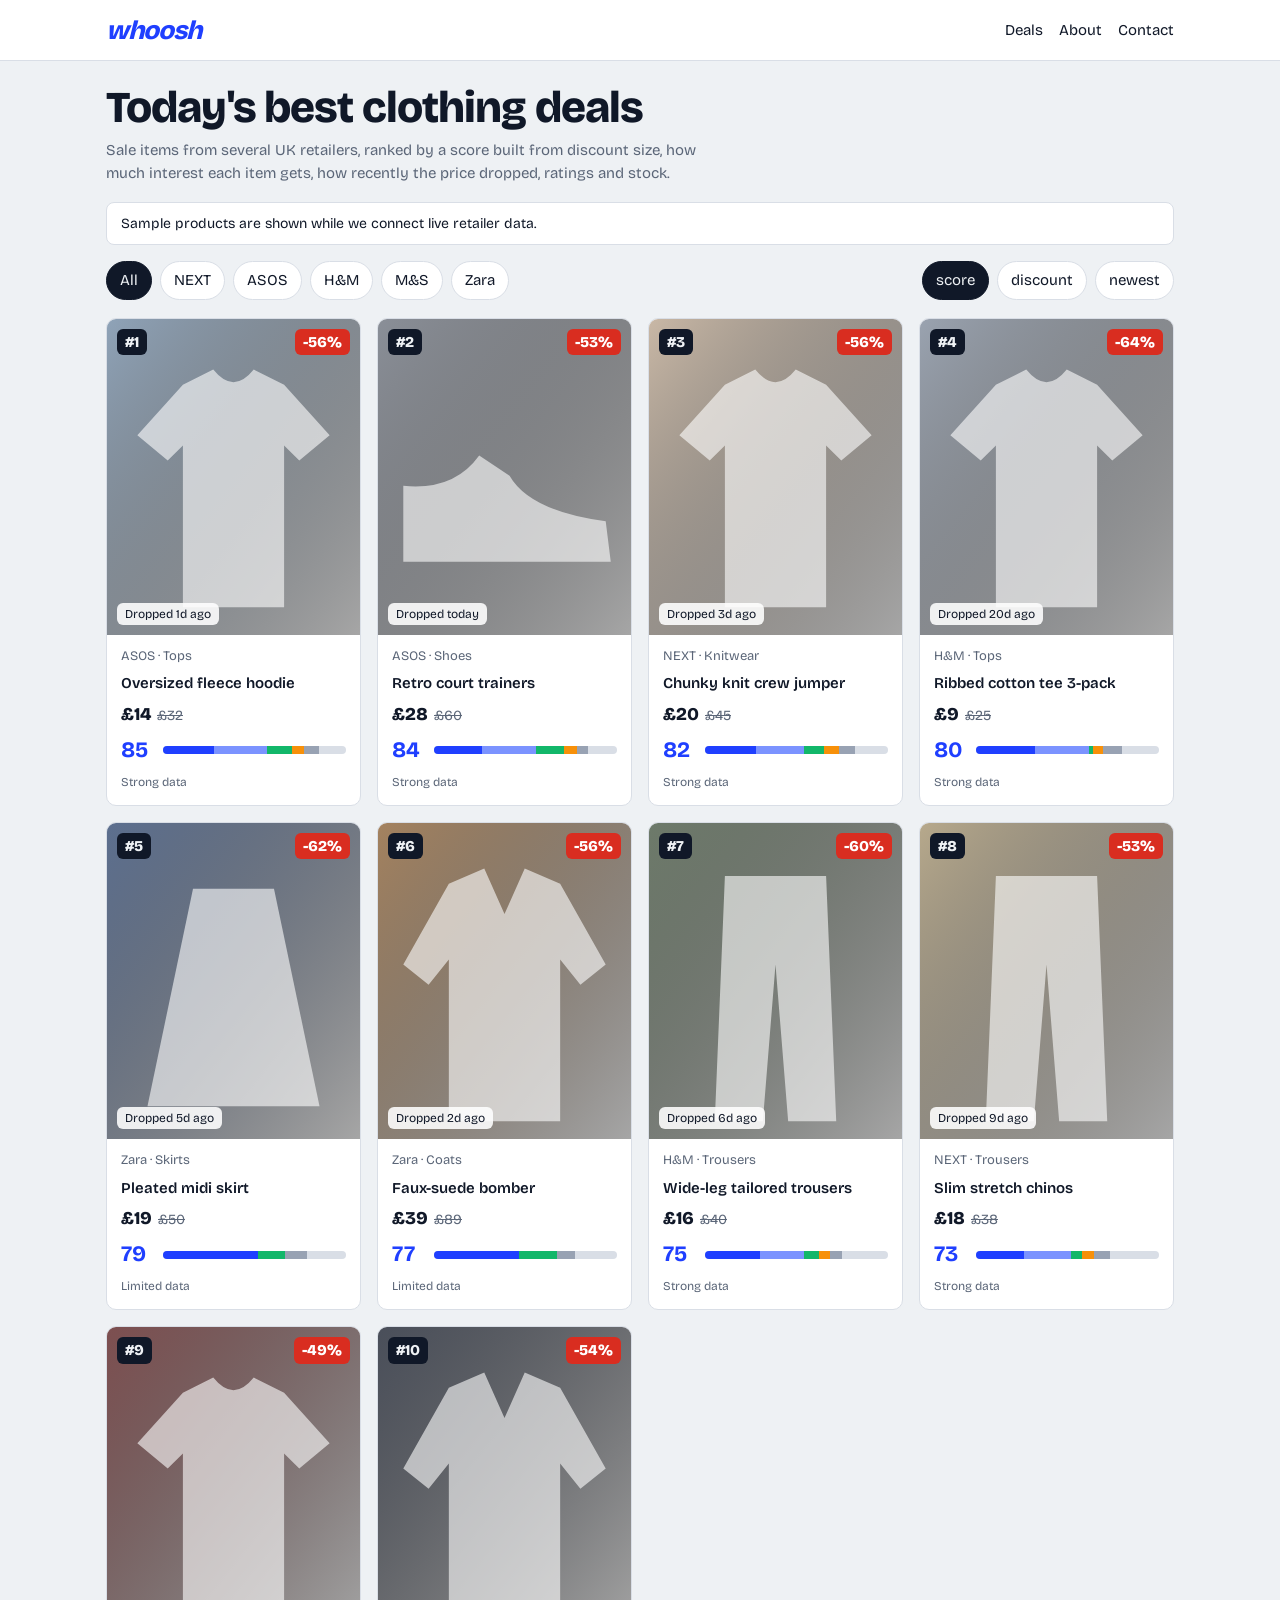
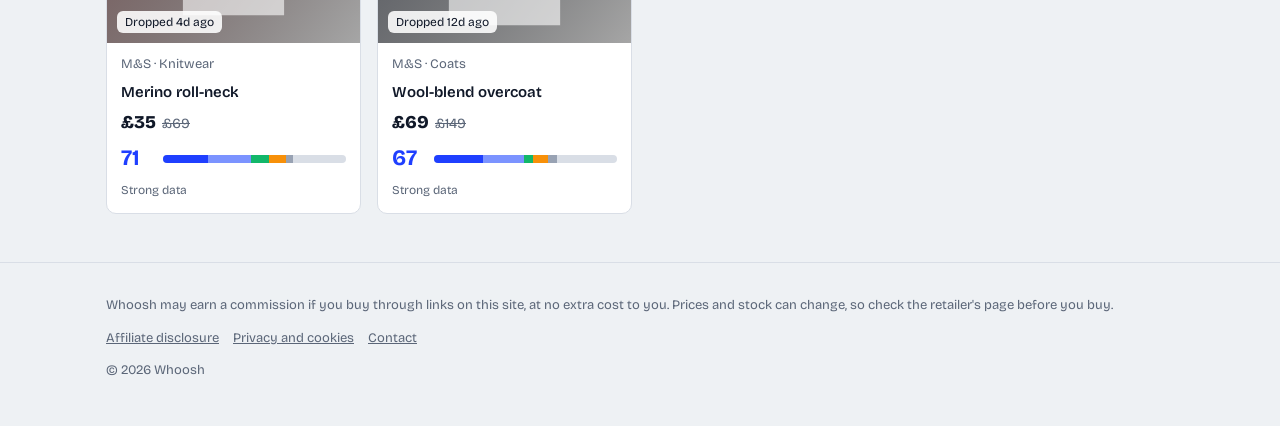
==== index.html @ 58af0808 "Add files via upload BASIC START" ====
<!DOCTYPE html><html lang="en-GB"><head><meta charset="utf-8"><meta name="viewport" content="width=device-width, initial-scale=1, viewport-fit=cover"><title>Whoosh – the best clothing deals, ranked</title><meta name="description" content="Discounted clothing from top UK retailers, ranked by discount, popularity and freshness."><link href="https://fonts.googleapis.com/css2?family=Bricolage+Grotesque:wght@400;600;800&display=swap" rel="stylesheet"><link rel="stylesheet" href="style.css"></head><body>
<header><div class="w"><a class="logo" href="index.html">whoosh</a><nav><a href="index.html">Deals</a><a href="about.html">About</a><a href="contact.html">Contact</a></nav></div></header>
<main><div class="w"><h1>Today's best clothing deals</h1><p class="sub">Sale items from several UK retailers, ranked by a score built from discount size, how much interest each item gets, how recently the price dropped, ratings and stock.</p><div class="note">Sample products are shown while we connect live retailer data.</div><div class="bar" id="bar" role="group" aria-label="Filter and sort"></div><div class="grid" id="grid"></div></div></main><footer><div class="w"><p>Whoosh may earn a commission if you buy through links on this site, at no extra cost to you. Prices and stock can change, so check the retailer's page before you buy.</p><a href="disclosure.html">Affiliate disclosure</a><a href="privacy.html">Privacy and cookies</a><a href="contact.html">Contact</a><p>&copy; <span id="y"></span> Whoosh</p></div></footer><script>document.getElementById("y").textContent=new Date().getFullYear()</script><script src="data.js"></script><script src="app.js"></script></body></html>
---- style.css ----
:root{--bg:#eef1f4;--card:#fff;--ink:#101828;--mute:#5b6678;--line:#d9dee6;--acc:#1f3fff;--sale:#d92d20;box-sizing:border-box;padding-top:env(safe-area-inset-top,0px);padding-bottom:env(safe-area-inset-bottom,0px)}
@media (prefers-color-scheme:dark){:root{--bg:#0d1117;--card:#161b24;--ink:#eef1f6;--mute:#9aa6b8;--line:#272f3d;--acc:#7b93ff;--sale:#ff7a6e}}
*{box-sizing:inherit}
body{margin:0;background:var(--bg);color:var(--ink);font:400 15px/1.5 "Bricolage Grotesque",system-ui,sans-serif}
.w{max-width:1100px;margin:0 auto;padding:0 16px}
header{border-bottom:1px solid var(--line);background:var(--card)}
header .w{display:flex;align-items:center;gap:20px;height:60px}
.logo{font-weight:800;font-size:26px;font-style:italic;letter-spacing:-.04em;color:var(--acc);text-decoration:none}
nav{display:flex;gap:16px;margin-left:auto}nav a{color:var(--ink);text-decoration:none}nav a:hover{text-decoration:underline}
a:focus-visible,button:focus-visible{outline:2px solid var(--acc);outline-offset:2px}
main{padding:24px 0 48px}
h1{font-size:clamp(28px,5vw,44px);line-height:1.05;margin:0 0 8px;font-weight:800;letter-spacing:-.02em}
h2{margin:28px 0 6px;font-size:20px}
.sub,.mute{color:var(--mute)}.sub{max-width:60ch;margin:0 0 18px}
.txt{max-width:68ch}.txt a{color:var(--acc)}
.note{background:var(--card);border:1px solid var(--line);border-radius:8px;padding:10px 14px;margin-bottom:16px;font-size:14px}
.bar{display:flex;flex-wrap:wrap;gap:8px;margin-bottom:18px}
.chip{border:1px solid var(--line);background:var(--card);color:var(--ink);padding:7px 13px;border-radius:99px;font:inherit;cursor:pointer}
.chip[aria-pressed=true]{background:var(--ink);color:var(--bg);border-color:var(--ink)}
.sp{flex:1}
.grid{display:grid;grid-template-columns:repeat(auto-fill,minmax(230px,1fr));gap:16px}
.card{background:var(--card);border:1px solid var(--line);border-radius:10px;overflow:hidden;display:flex}
.card a{color:inherit;text-decoration:none;display:flex;flex-direction:column;flex:1}
.img{aspect-ratio:4/5;position:relative;display:flex;align-items:flex-end;padding:10px}
.img img{position:absolute;inset:0;width:100%;height:100%;object-fit:cover}
.rank,.off{position:absolute;top:10px;font-weight:800;border-radius:6px;padding:2px 8px}
.rank{left:10px;background:var(--ink);color:var(--bg)}.off{right:10px;background:var(--sale);color:#fff}
.tag{position:relative;font-size:12px;background:rgba(255,255,255,.88);color:#101828;padding:2px 8px;border-radius:6px}
.b{padding:12px 14px 14px;display:flex;flex-direction:column;gap:6px;flex:1}
.br{color:var(--mute);font-size:13px}.nm{font-weight:600}
.pr{font-size:18px;font-weight:800}.pr s{font-weight:400;color:var(--mute);font-size:14px;margin-left:6px}
.sc{display:flex;align-items:center;gap:8px;margin-top:auto}.sc b{font-size:22px;color:var(--acc);min-width:34px}
.bars{flex:1;display:flex;height:8px;border-radius:4px;overflow:hidden;background:var(--line)}.bars i{display:block;height:100%}
.conf{font-size:12px;color:var(--mute)}
footer{border-top:1px solid var(--line);padding:20px 0 32px;font-size:13px;color:var(--mute)}
footer a{color:var(--mute);margin-right:14px}
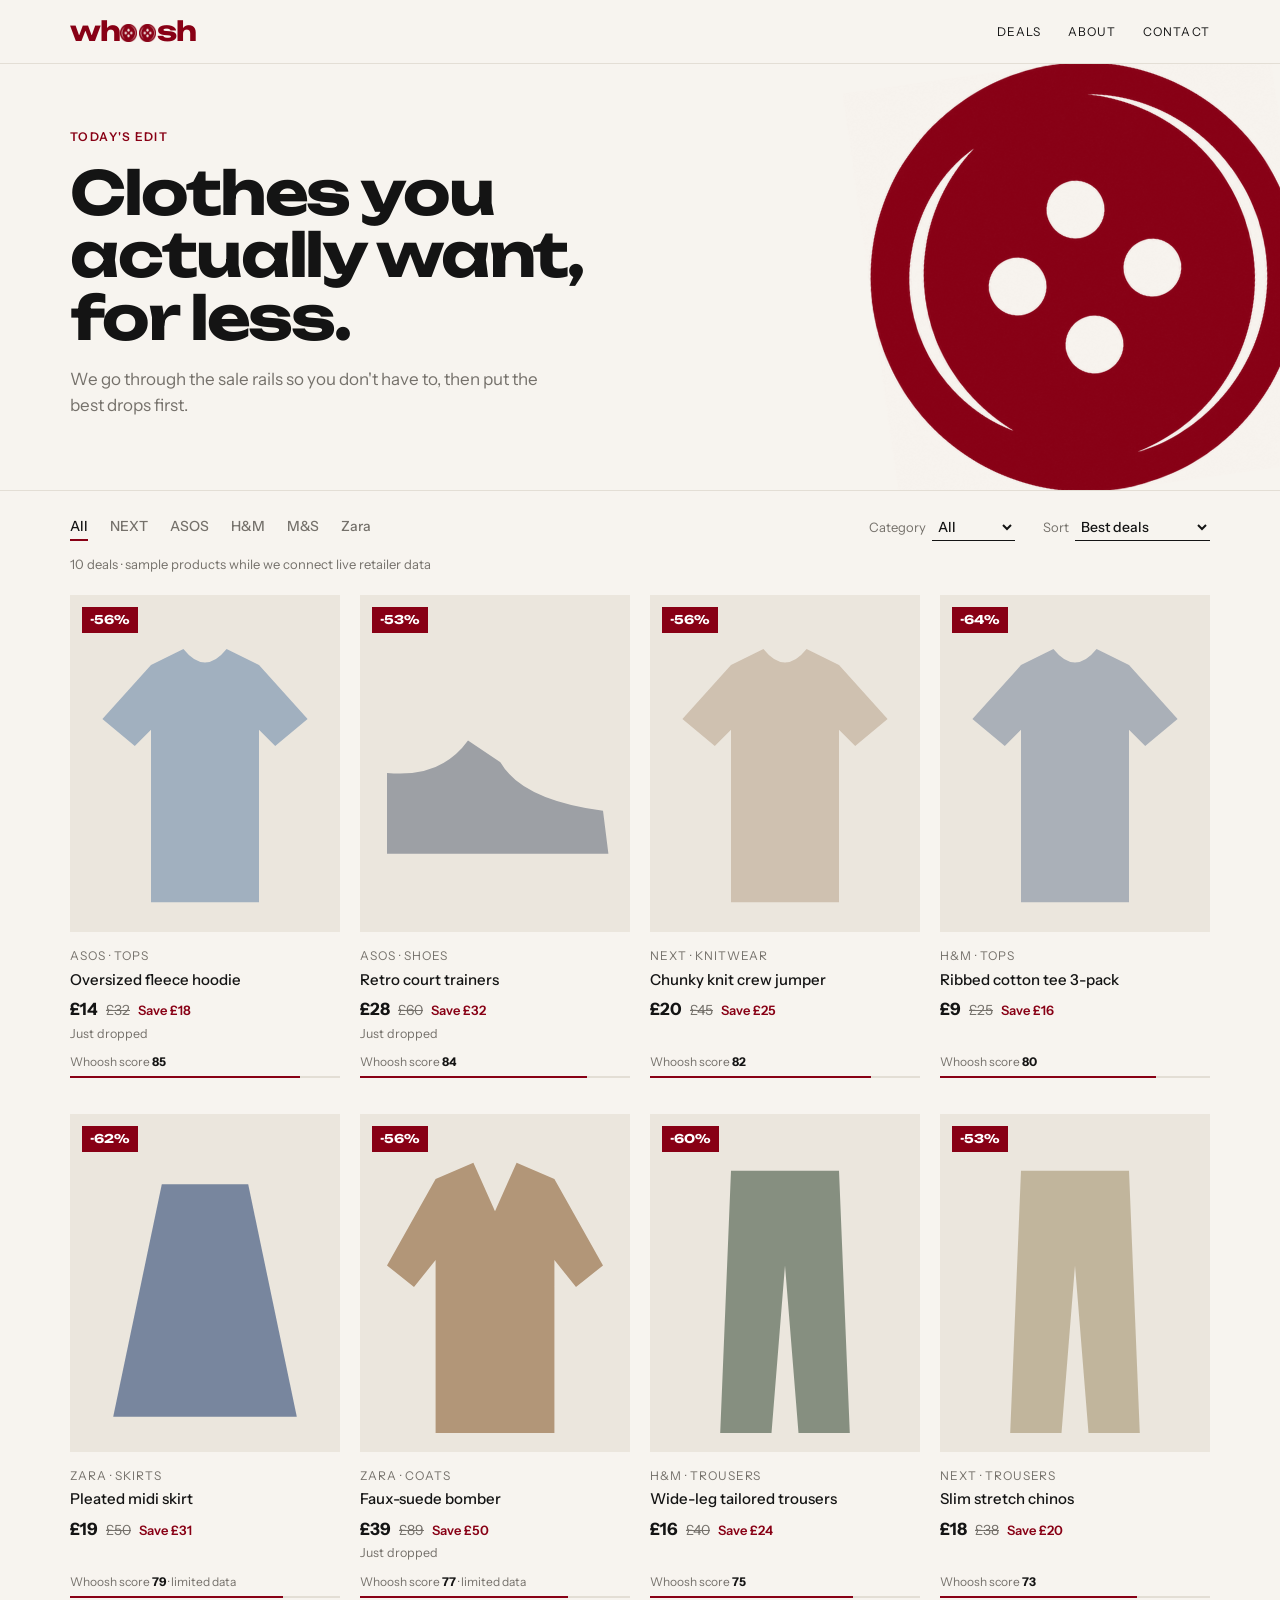
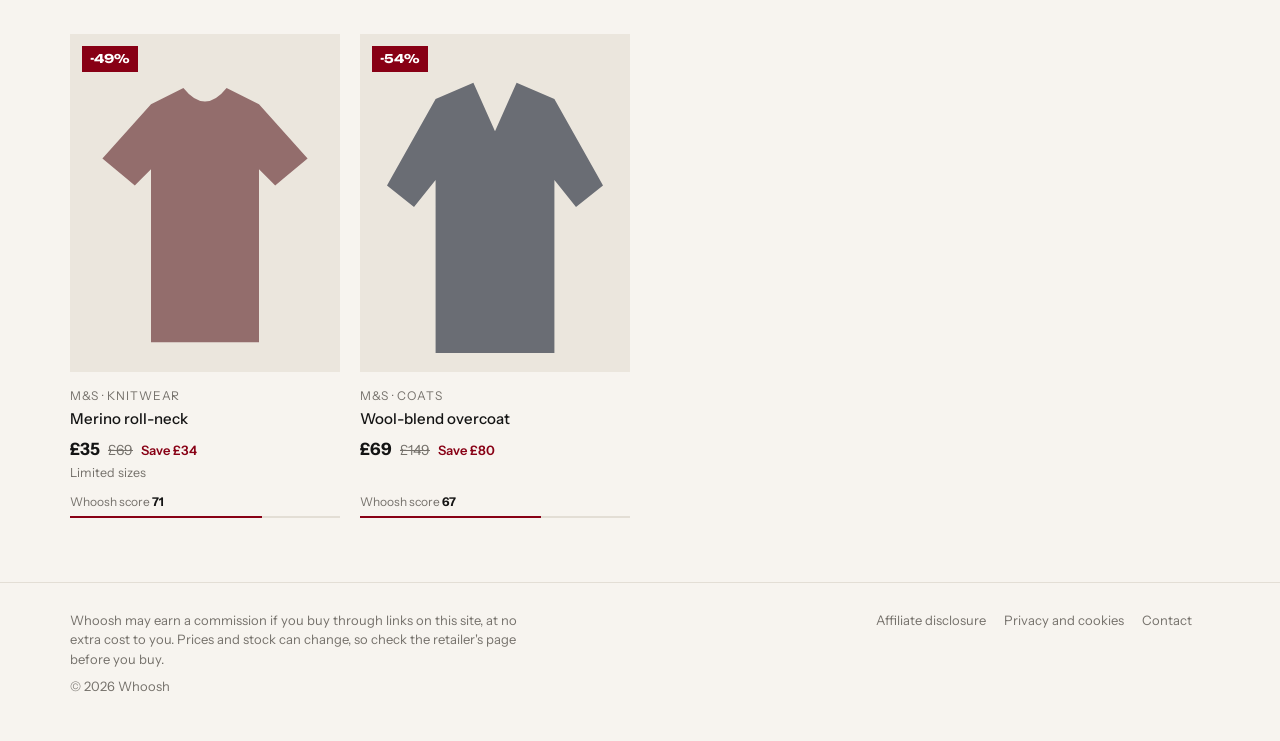
==== commit 9a58e421: "Add files via upload" ====
--- a/index.html
+++ b/index.html
@@ -1,3 +1,4 @@
-<!DOCTYPE html><html lang="en-GB"><head><meta charset="utf-8"><meta name="viewport" content="width=device-width, initial-scale=1, viewport-fit=cover"><title>Whoosh – the best clothing deals, ranked</title><meta name="description" content="Discounted clothing from top UK retailers, ranked by discount, popularity and freshness."><link href="https://fonts.googleapis.com/css2?family=Bricolage+Grotesque:wght@400;600;800&display=swap" rel="stylesheet"><link rel="stylesheet" href="style.css"></head><body>
-<header><div class="w"><a class="logo" href="index.html">whoosh</a><nav><a href="index.html">Deals</a><a href="about.html">About</a><a href="contact.html">Contact</a></nav></div></header>
-<main><div class="w"><h1>Today's best clothing deals</h1><p class="sub">Sale items from several UK retailers, ranked by a score built from discount size, how much interest each item gets, how recently the price dropped, ratings and stock.</p><div class="note">Sample products are shown while we connect live retailer data.</div><div class="bar" id="bar" role="group" aria-label="Filter and sort"></div><div class="grid" id="grid"></div></div></main><footer><div class="w"><p>Whoosh may earn a commission if you buy through links on this site, at no extra cost to you. Prices and stock can change, so check the retailer's page before you buy.</p><a href="disclosure.html">Affiliate disclosure</a><a href="privacy.html">Privacy and cookies</a><a href="contact.html">Contact</a><p>&copy; <span id="y"></span> Whoosh</p></div></footer><script>document.getElementById("y").textContent=new Date().getFullYear()</script><script src="data.js"></script><script src="app.js"></script></body></html>+<!DOCTYPE html><html lang="en-GB"><head><meta charset="utf-8"><meta name="viewport" content="width=device-width, initial-scale=1, viewport-fit=cover"><title>Whoosh | Clothes you actually want, for less</title><meta name="description" content="Discounted clothing from UK retailers, ranked by discount, popularity and freshness."><meta name="theme-color" content="#880015"><link rel="icon" href="favicon.png"><link rel="apple-touch-icon" href="apple-touch-icon.png"><link rel="manifest" href="site.webmanifest"><link href="https://fonts.googleapis.com/css2?family=Instrument+Sans:wght@400;500;600;700&family=Unbounded:wght@500;600;700&display=swap" rel="stylesheet"><link rel="stylesheet" href="style.css"></head><body>
+<header class="top"><div class="w"><a class="logo" href="index.html" aria-label="Whoosh home">wh<img src="logo-button.png" alt="">&#8203;<img src="logo-button.png" alt="">sh</a><nav><a href="index.html">Deals</a><a href="about.html">About</a><a href="contact.html">Contact</a></nav></div></header>
+<section class="hero"><div class="w"><div class="hero-t"><p class="eyebrow">Today's edit</p><h1>Clothes you actually want, for less.</h1><p class="lede">We go through the sale rails so you don't have to, then put the best drops first.</p></div><img class="hero-btn" src="logo-button.png" alt=""></div></section>
+<main><div class="w"><div class="tools"><div class="brands" id="brands" role="group" aria-label="Brand"></div><label>Category<select id="cat"></select></label><label>Sort<select id="sort"><option value="score">Best deals</option><option value="discount">Biggest discount</option><option value="newest">Newest drops</option></select></label></div><p class="count"><span id="count"></span> &middot; sample products while we connect live retailer data</p><div class="grid" id="grid"></div></div></main><footer><div class="w"><div><p>Whoosh may earn a commission if you buy through links on this site, at no extra cost to you. Prices and stock can change, so check the retailer's page before you buy.</p><p>&copy; <span id="y"></span> Whoosh</p></div><div><a href="disclosure.html">Affiliate disclosure</a><a href="privacy.html">Privacy and cookies</a><a href="contact.html">Contact</a></div></div></footer><script>document.getElementById("y").textContent=new Date().getFullYear()</script><script src="data.js"></script><script src="app.js"></script></body></html>
--- a/style.css
+++ b/style.css
@@ -1,36 +1,48 @@
-:root{--bg:#eef1f4;--card:#fff;--ink:#101828;--mute:#5b6678;--line:#d9dee6;--acc:#1f3fff;--sale:#d92d20;box-sizing:border-box;padding-top:env(safe-area-inset-top,0px);padding-bottom:env(safe-area-inset-bottom,0px)}
-@media (prefers-color-scheme:dark){:root{--bg:#0d1117;--card:#161b24;--ink:#eef1f6;--mute:#9aa6b8;--line:#272f3d;--acc:#7b93ff;--sale:#ff7a6e}}
-*{box-sizing:inherit}
-body{margin:0;background:var(--bg);color:var(--ink);font:400 15px/1.5 "Bricolage Grotesque",system-ui,sans-serif}
-.w{max-width:1100px;margin:0 auto;padding:0 16px}
-header{border-bottom:1px solid var(--line);background:var(--card)}
-header .w{display:flex;align-items:center;gap:20px;height:60px}
-.logo{font-weight:800;font-size:26px;font-style:italic;letter-spacing:-.04em;color:var(--acc);text-decoration:none}
-nav{display:flex;gap:16px;margin-left:auto}nav a{color:var(--ink);text-decoration:none}nav a:hover{text-decoration:underline}
-a:focus-visible,button:focus-visible{outline:2px solid var(--acc);outline-offset:2px}
-main{padding:24px 0 48px}
-h1{font-size:clamp(28px,5vw,44px);line-height:1.05;margin:0 0 8px;font-weight:800;letter-spacing:-.02em}
-h2{margin:28px 0 6px;font-size:20px}
-.sub,.mute{color:var(--mute)}.sub{max-width:60ch;margin:0 0 18px}
-.txt{max-width:68ch}.txt a{color:var(--acc)}
-.note{background:var(--card);border:1px solid var(--line);border-radius:8px;padding:10px 14px;margin-bottom:16px;font-size:14px}
-.bar{display:flex;flex-wrap:wrap;gap:8px;margin-bottom:18px}
-.chip{border:1px solid var(--line);background:var(--card);color:var(--ink);padding:7px 13px;border-radius:99px;font:inherit;cursor:pointer}
-.chip[aria-pressed=true]{background:var(--ink);color:var(--bg);border-color:var(--ink)}
-.sp{flex:1}
-.grid{display:grid;grid-template-columns:repeat(auto-fill,minmax(230px,1fr));gap:16px}
-.card{background:var(--card);border:1px solid var(--line);border-radius:10px;overflow:hidden;display:flex}
-.card a{color:inherit;text-decoration:none;display:flex;flex-direction:column;flex:1}
-.img{aspect-ratio:4/5;position:relative;display:flex;align-items:flex-end;padding:10px}
-.img img{position:absolute;inset:0;width:100%;height:100%;object-fit:cover}
-.rank,.off{position:absolute;top:10px;font-weight:800;border-radius:6px;padding:2px 8px}
-.rank{left:10px;background:var(--ink);color:var(--bg)}.off{right:10px;background:var(--sale);color:#fff}
-.tag{position:relative;font-size:12px;background:rgba(255,255,255,.88);color:#101828;padding:2px 8px;border-radius:6px}
-.b{padding:12px 14px 14px;display:flex;flex-direction:column;gap:6px;flex:1}
-.br{color:var(--mute);font-size:13px}.nm{font-weight:600}
-.pr{font-size:18px;font-weight:800}.pr s{font-weight:400;color:var(--mute);font-size:14px;margin-left:6px}
-.sc{display:flex;align-items:center;gap:8px;margin-top:auto}.sc b{font-size:22px;color:var(--acc);min-width:34px}
-.bars{flex:1;display:flex;height:8px;border-radius:4px;overflow:hidden;background:var(--line)}.bars i{display:block;height:100%}
-.conf{font-size:12px;color:var(--mute)}
-footer{border-top:1px solid var(--line);padding:20px 0 32px;font-size:13px;color:var(--mute)}
-footer a{color:var(--mute);margin-right:14px}
+:root{--bg:#f7f4ef;--ink:#141414;--grey:#75716b;--line:#e3ded5;--tile:#ebe6dd;--wine:#880015;--head:"Unbounded","Arial Black",sans-serif;--body:"Instrument Sans",system-ui,sans-serif;color-scheme:light}
+*{box-sizing:border-box}
+body{margin:0;background:var(--bg);color:var(--ink);font:400 15px/1.5 var(--body);-webkit-font-smoothing:antialiased}
+.w{max-width:1180px;margin:0 auto;padding:0 20px}
+a{color:inherit}a:focus-visible,button:focus-visible,select:focus-visible{outline:2px solid var(--wine);outline-offset:3px}
+.top{padding:calc(env(safe-area-inset-top,0px) + 18px) 0 18px;border-bottom:1px solid var(--line)}
+.top .w{display:flex;align-items:center;justify-content:space-between}
+.logo{font:700 27px/1 var(--head);letter-spacing:-.05em;color:var(--wine);text-decoration:none;white-space:nowrap}
+.logo img{display:inline-block;height:.64em;width:.64em;vertical-align:-.02em;margin:0 .03em}
+nav a{font-size:12px;letter-spacing:.1em;text-transform:uppercase;text-decoration:none;margin-left:26px}
+nav a:hover{color:var(--wine)}
+.hero{position:relative;overflow:hidden;border-bottom:1px solid var(--line)}
+.hero .w{padding-top:64px;padding-bottom:72px;position:relative}
+.hero-t{position:relative;z-index:1;max-width:620px}
+.eyebrow{font-size:12px;letter-spacing:.12em;text-transform:uppercase;color:var(--wine);margin:0 0 16px;font-weight:600}
+h1{font:700 clamp(30px,5.4vw,60px)/1.04 var(--head);letter-spacing:-.035em;margin:0 0 18px}
+.lede{font-size:17px;color:var(--grey);max-width:44ch;margin:0}
+.hero-btn{position:absolute;right:-70px;top:50%;width:clamp(240px,36vw,430px);transform:translateY(-50%) rotate(-8deg)}
+main{padding-bottom:64px}
+.tools{display:flex;flex-wrap:wrap;gap:14px 28px;align-items:center;padding:22px 0 8px}
+.brands{display:flex;flex-wrap:wrap;gap:6px 22px;flex:1}
+.brands button{background:none;border:0;border-bottom:2px solid transparent;padding:4px 0;font:500 14px var(--body);color:var(--grey);cursor:pointer}
+.brands button[aria-pressed=true]{color:var(--ink);border-color:var(--wine)}
+.brands button:hover{color:var(--ink)}
+.tools label{font-size:13px;color:var(--grey)}
+.tools select{font:500 14px var(--body);color:var(--ink);background:none;border:0;border-bottom:1px solid var(--ink);padding:3px 2px;margin-left:6px;border-radius:0}
+.count{font-size:13px;color:var(--grey);margin:6px 0 20px}
+.grid{display:grid;grid-template-columns:repeat(auto-fill,minmax(220px,1fr));gap:36px 20px}
+.card a{text-decoration:none;display:block}
+.img{position:relative;aspect-ratio:4/5;background:var(--tile);overflow:hidden}
+.img img{width:100%;height:100%;object-fit:cover;display:block;transition:transform .5s}
+.card a:hover .img img{transform:scale(1.03)}
+.card a:hover .nm{text-decoration:underline}
+.off{position:absolute;top:12px;left:12px;background:var(--wine);color:#fff;font:700 12px/1 var(--head);padding:7px 8px}
+.meta{padding-top:12px}
+.br{font-size:12px;letter-spacing:.08em;text-transform:uppercase;color:var(--grey)}
+.nm{display:block;font-weight:500;margin:2px 0 6px}
+.pr{font-weight:700;font-size:17px}.pr s{font-weight:400;color:var(--grey);font-size:14px;margin:0 8px 0 8px}.pr em{font-style:normal;font-size:13px;color:var(--wine);font-weight:600}
+.tg{font-size:12.5px;color:var(--grey);margin-top:2px;min-height:1.5em}
+.sc{margin-top:10px;font-size:12px;color:var(--grey)}.sc b{color:var(--ink)}
+.sc i{display:block;height:2px;background:var(--line);margin-top:5px}.sc i u{display:block;height:100%;background:var(--wine)}
+.mute{color:var(--grey)}
+.txt{max-width:62ch;padding-top:48px}.txt h1{font-size:clamp(28px,4.4vw,44px)}.txt h2{font:600 17px var(--head);letter-spacing:-.02em;margin:34px 0 6px}.txt a{color:var(--wine)}
+footer{border-top:1px solid var(--line);padding:28px 0 calc(env(safe-area-inset-bottom,0px) + 36px);font-size:13px;color:var(--grey)}
+footer .w{display:flex;flex-wrap:wrap;gap:16px 40px;justify-content:space-between}
+footer p{margin:0 0 8px;max-width:52ch}footer a{margin-right:18px;text-decoration:none}footer a:hover{color:var(--wine)}
+@media (max-width:640px){.hero .w{padding-top:40px;padding-bottom:40px}.hero-btn{position:static;transform:rotate(-8deg);width:120px;margin-top:28px}.grid{grid-template-columns:repeat(2,1fr);gap:28px 12px}nav a{margin-left:16px}.logo{font-size:23px}}
+@media (prefers-reduced-motion:reduce){.img img{transition:none}}
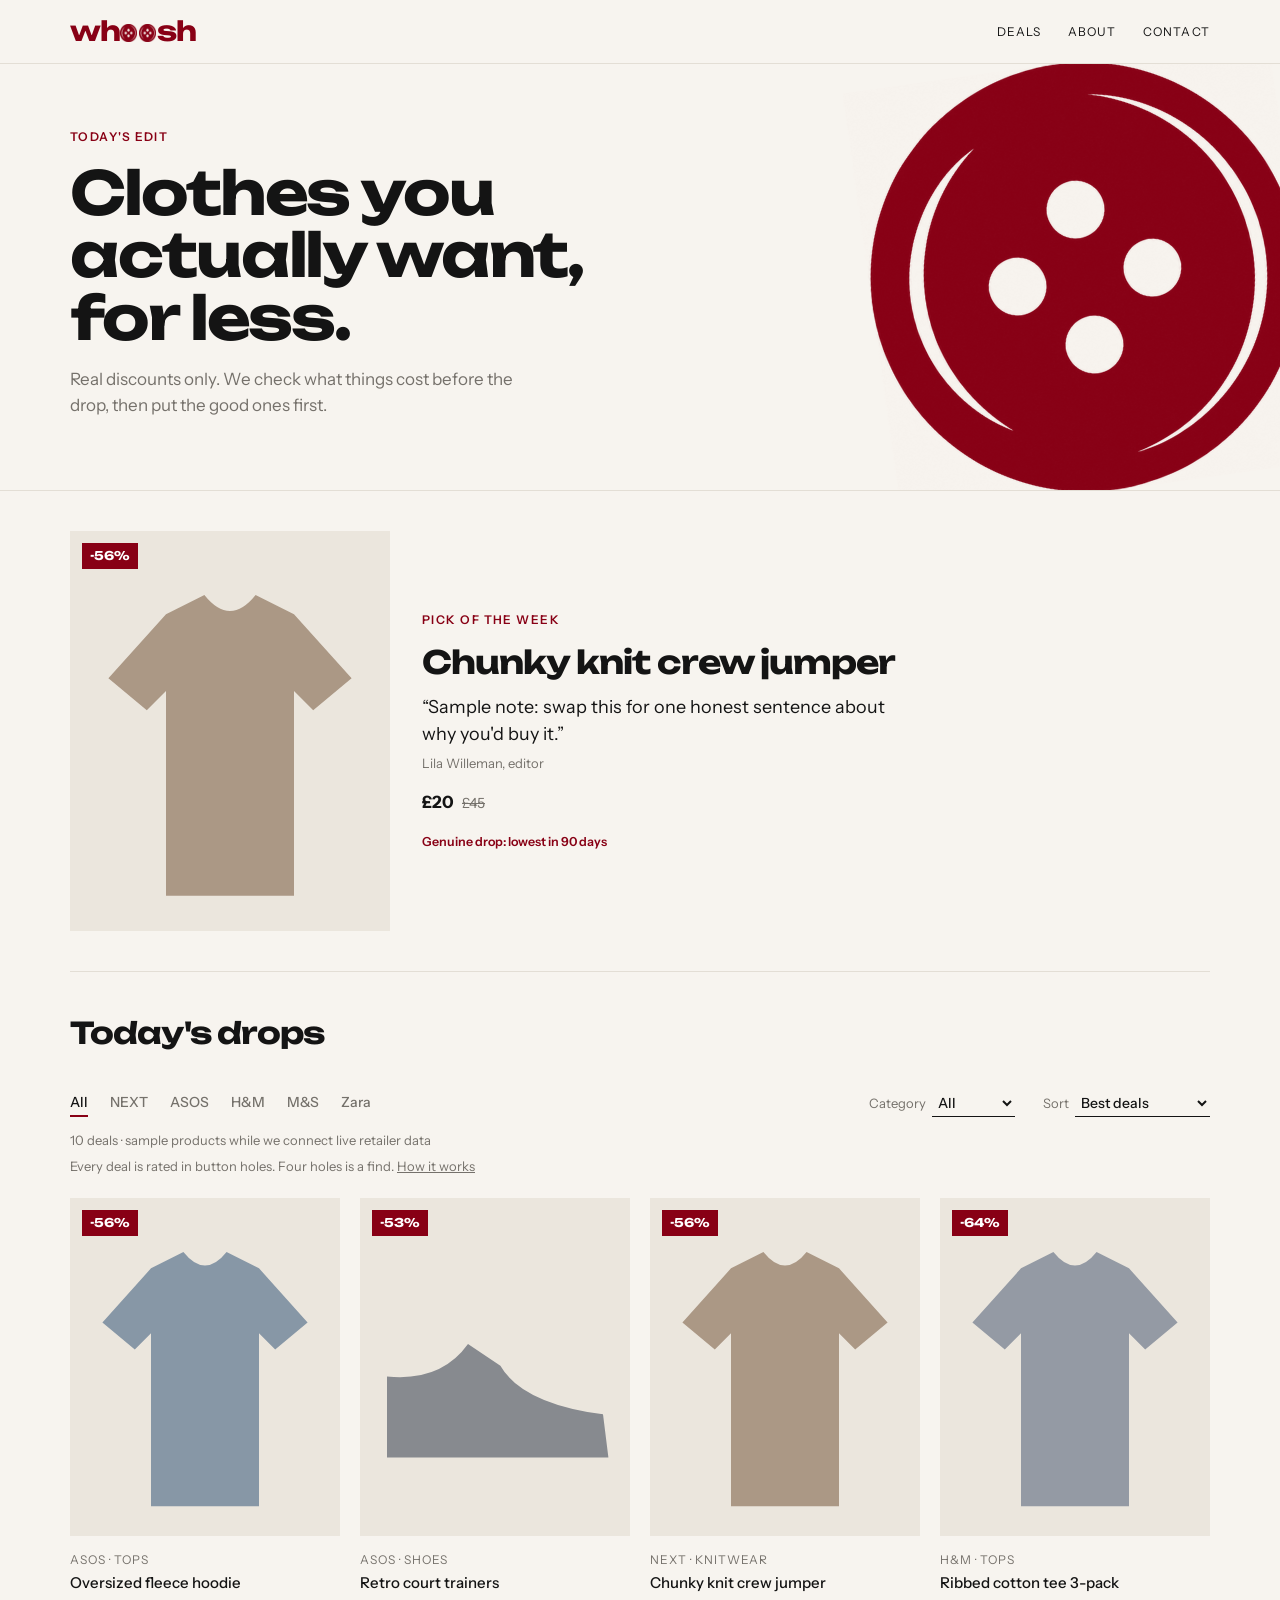
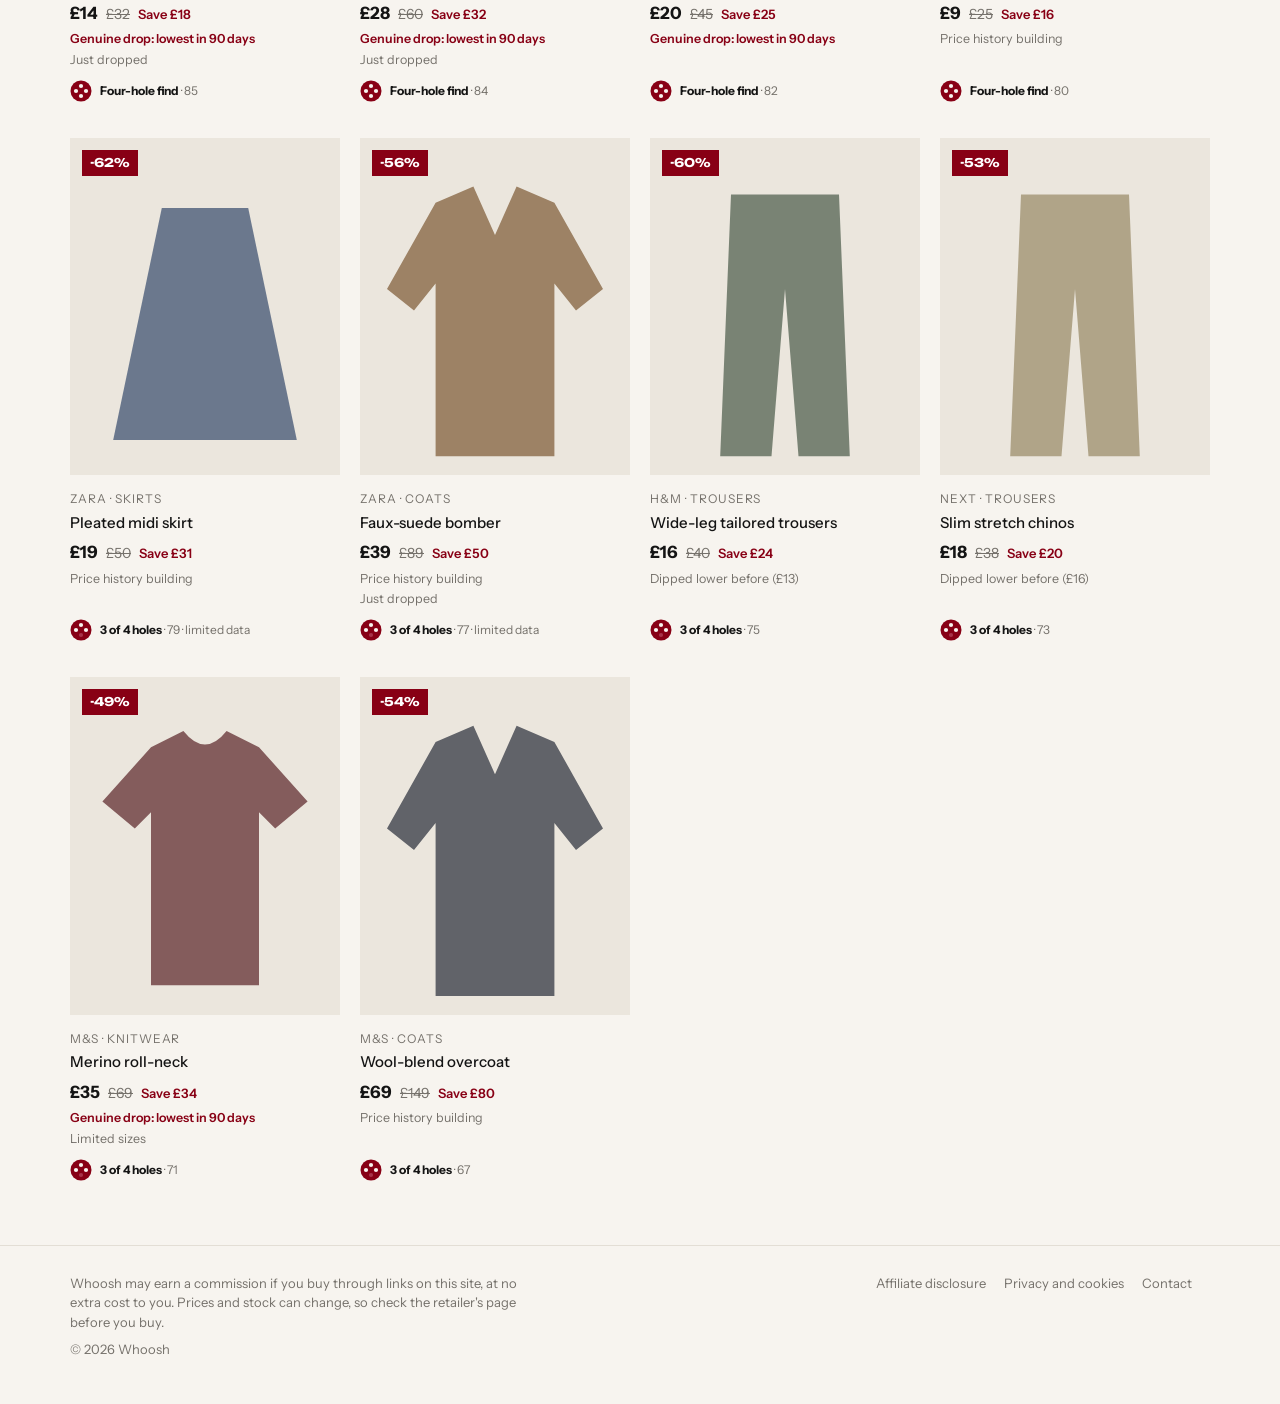
==== commit 68acf40d: "Add files via upload" ====
--- a/index.html
+++ b/index.html
@@ -1,4 +1,4 @@
-<!DOCTYPE html><html lang="en-GB"><head><meta charset="utf-8"><meta name="viewport" content="width=device-width, initial-scale=1, viewport-fit=cover"><title>Whoosh | Clothes you actually want, for less</title><meta name="description" content="Discounted clothing from UK retailers, ranked by discount, popularity and freshness."><meta name="theme-color" content="#880015"><link rel="icon" href="favicon.png"><link rel="apple-touch-icon" href="apple-touch-icon.png"><link rel="manifest" href="site.webmanifest"><link href="https://fonts.googleapis.com/css2?family=Instrument+Sans:wght@400;500;600;700&family=Unbounded:wght@500;600;700&display=swap" rel="stylesheet"><link rel="stylesheet" href="style.css"></head><body>
+<!DOCTYPE html><html lang="en-GB"><head><meta charset="utf-8"><meta name="viewport" content="width=device-width, initial-scale=1, viewport-fit=cover"><title>Whoosh | Clothes you actually want, for less</title><meta name="description" content="Real discounts on UK clothing, checked against the price before the drop and ranked best first."><meta name="theme-color" content="#880015"><link rel="icon" href="favicon.png"><link rel="apple-touch-icon" href="apple-touch-icon.png"><link rel="manifest" href="site.webmanifest"><link href="https://fonts.googleapis.com/css2?family=Instrument+Sans:wght@400;500;600;700&family=Unbounded:wght@500;600;700&display=swap" rel="stylesheet"><link rel="stylesheet" href="style.css"></head><body>
 <header class="top"><div class="w"><a class="logo" href="index.html" aria-label="Whoosh home">wh<img src="logo-button.png" alt="">&#8203;<img src="logo-button.png" alt="">sh</a><nav><a href="index.html">Deals</a><a href="about.html">About</a><a href="contact.html">Contact</a></nav></div></header>
-<section class="hero"><div class="w"><div class="hero-t"><p class="eyebrow">Today's edit</p><h1>Clothes you actually want, for less.</h1><p class="lede">We go through the sale rails so you don't have to, then put the best drops first.</p></div><img class="hero-btn" src="logo-button.png" alt=""></div></section>
-<main><div class="w"><div class="tools"><div class="brands" id="brands" role="group" aria-label="Brand"></div><label>Category<select id="cat"></select></label><label>Sort<select id="sort"><option value="score">Best deals</option><option value="discount">Biggest discount</option><option value="newest">Newest drops</option></select></label></div><p class="count"><span id="count"></span> &middot; sample products while we connect live retailer data</p><div class="grid" id="grid"></div></div></main><footer><div class="w"><div><p>Whoosh may earn a commission if you buy through links on this site, at no extra cost to you. Prices and stock can change, so check the retailer's page before you buy.</p><p>&copy; <span id="y"></span> Whoosh</p></div><div><a href="disclosure.html">Affiliate disclosure</a><a href="privacy.html">Privacy and cookies</a><a href="contact.html">Contact</a></div></div></footer><script>document.getElementById("y").textContent=new Date().getFullYear()</script><script src="data.js"></script><script src="app.js"></script></body></html>+<section class="hero"><div class="w"><div class="hero-t"><p class="eyebrow">Today's edit</p><h1>Clothes you actually want, for less.</h1><p class="lede">Real discounts only. We check what things cost before the drop, then put the good ones first.</p></div><img class="hero-btn" src="logo-button.png" alt=""></div></section>
+<main><div class="w"><div id="pick"></div><h2 class="sh">Today's drops</h2><div class="tools"><div class="brands" id="brands" role="group" aria-label="Brand"></div><label>Category<select id="cat"></select></label><label>Sort<select id="sort"><option value="score">Best deals</option><option value="discount">Biggest discount</option><option value="newest">Newest drops</option></select></label></div><p class="count"><span id="count"></span> &middot; sample products while we connect live retailer data</p><p class="key">Every deal is rated in button holes. Four holes is a find. <a href="about.html#scale">How it works</a></p><div class="grid" id="grid"></div><section id="looks"></section></div></main><footer><div class="w"><div><p>Whoosh may earn a commission if you buy through links on this site, at no extra cost to you. Prices and stock can change, so check the retailer's page before you buy.</p><p>&copy; <span id="y"></span> Whoosh</p></div><div><a href="disclosure.html">Affiliate disclosure</a><a href="privacy.html">Privacy and cookies</a><a href="contact.html">Contact</a></div></div></footer><script>document.getElementById("y").textContent=new Date().getFullYear()</script><script src="data.js"></script><script src="app.js"></script></body></html>
--- a/style.css
+++ b/style.css
@@ -46,3 +46,17 @@
 footer p{margin:0 0 8px;max-width:52ch}footer a{margin-right:18px;text-decoration:none}footer a:hover{color:var(--wine)}
 @media (max-width:640px){.hero .w{padding-top:40px;padding-bottom:40px}.hero-btn{position:static;transform:rotate(-8deg);width:120px;margin-top:28px}.grid{grid-template-columns:repeat(2,1fr);gap:28px 12px}nav a{margin-left:16px}.logo{font-size:23px}}
 @media (prefers-reduced-motion:reduce){.img img{transition:none}}
+.logo img{transition:transform .6s}.logo:hover img{transform:rotate(180deg)}
+.sh{font:700 clamp(22px,3vw,30px)/1.1 var(--head);letter-spacing:-.03em;margin:44px 0 18px}
+.pick-a{display:grid;grid-template-columns:minmax(0,320px) 1fr;gap:32px;align-items:center;text-decoration:none;margin-top:40px;padding-bottom:40px;border-bottom:1px solid var(--line)}
+.pick-t h2{font:700 clamp(22px,3vw,32px)/1.1 var(--head);letter-spacing:-.03em;margin:0 0 14px}
+.pnote{font-size:18px;max-width:40ch;margin:0 0 6px}.by{font-size:13px;color:var(--grey);margin:0 0 14px}
+.pc{display:block;font-size:12.5px;color:var(--grey);margin-top:4px}.pc.ok{color:var(--wine);font-weight:600}
+.nt{font-size:13px;font-style:italic;margin:6px 0 0}
+.sc{display:flex;align-items:center;gap:8px;margin-top:10px;font-size:12px;color:var(--grey)}.sc b{color:var(--ink)}.holes{flex:none}
+.key{font-size:13px;color:var(--grey);margin:-14px 0 22px}
+.lgrid{display:grid;grid-template-columns:repeat(auto-fill,minmax(200px,1fr));gap:20px 14px}
+.lgrid figure{margin:0}.lgrid img{width:100%;aspect-ratio:3/4;object-fit:cover;display:block;background:var(--tile)}
+.lgrid figcaption{font-size:13px;margin-top:8px}.lgrid a{color:var(--wine)}
+@media (max-width:640px){.pick-a{grid-template-columns:1fr;gap:16px}}
+@media (prefers-reduced-motion:reduce){.logo img{transition:none}}
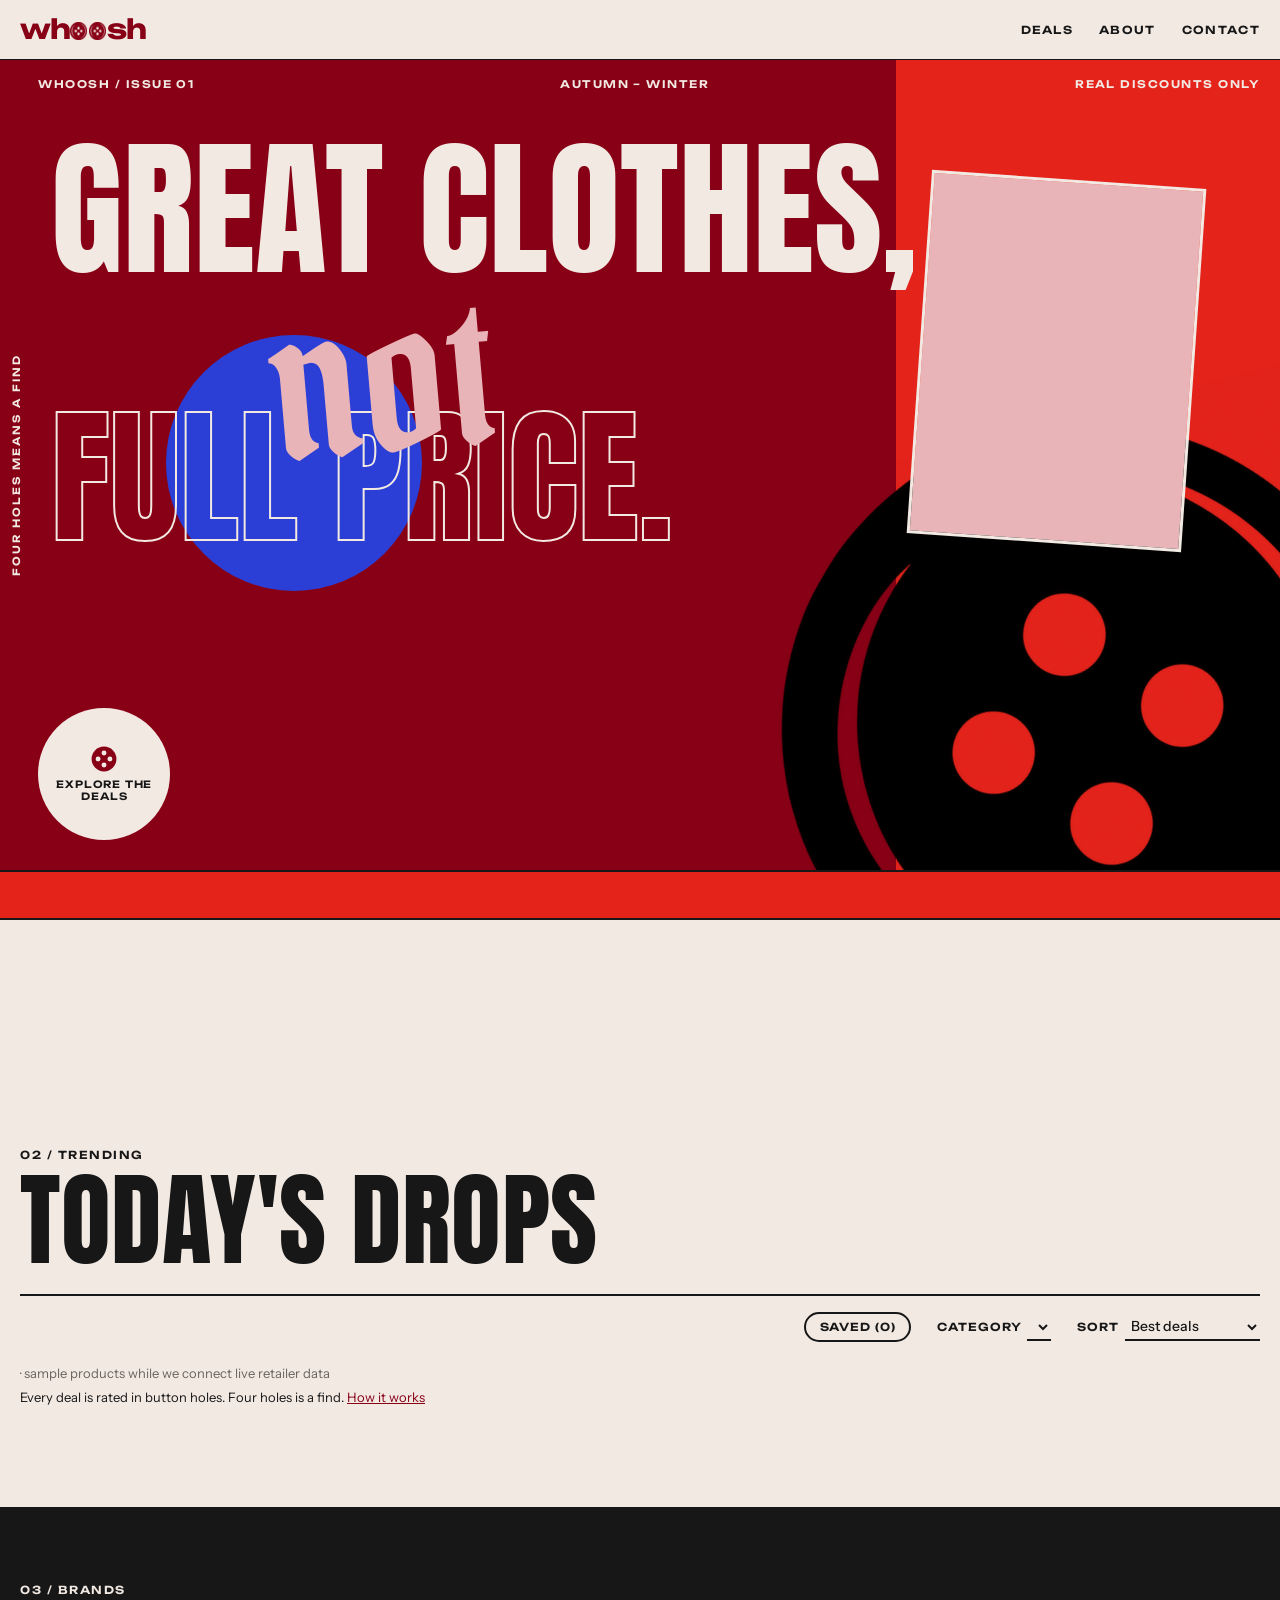
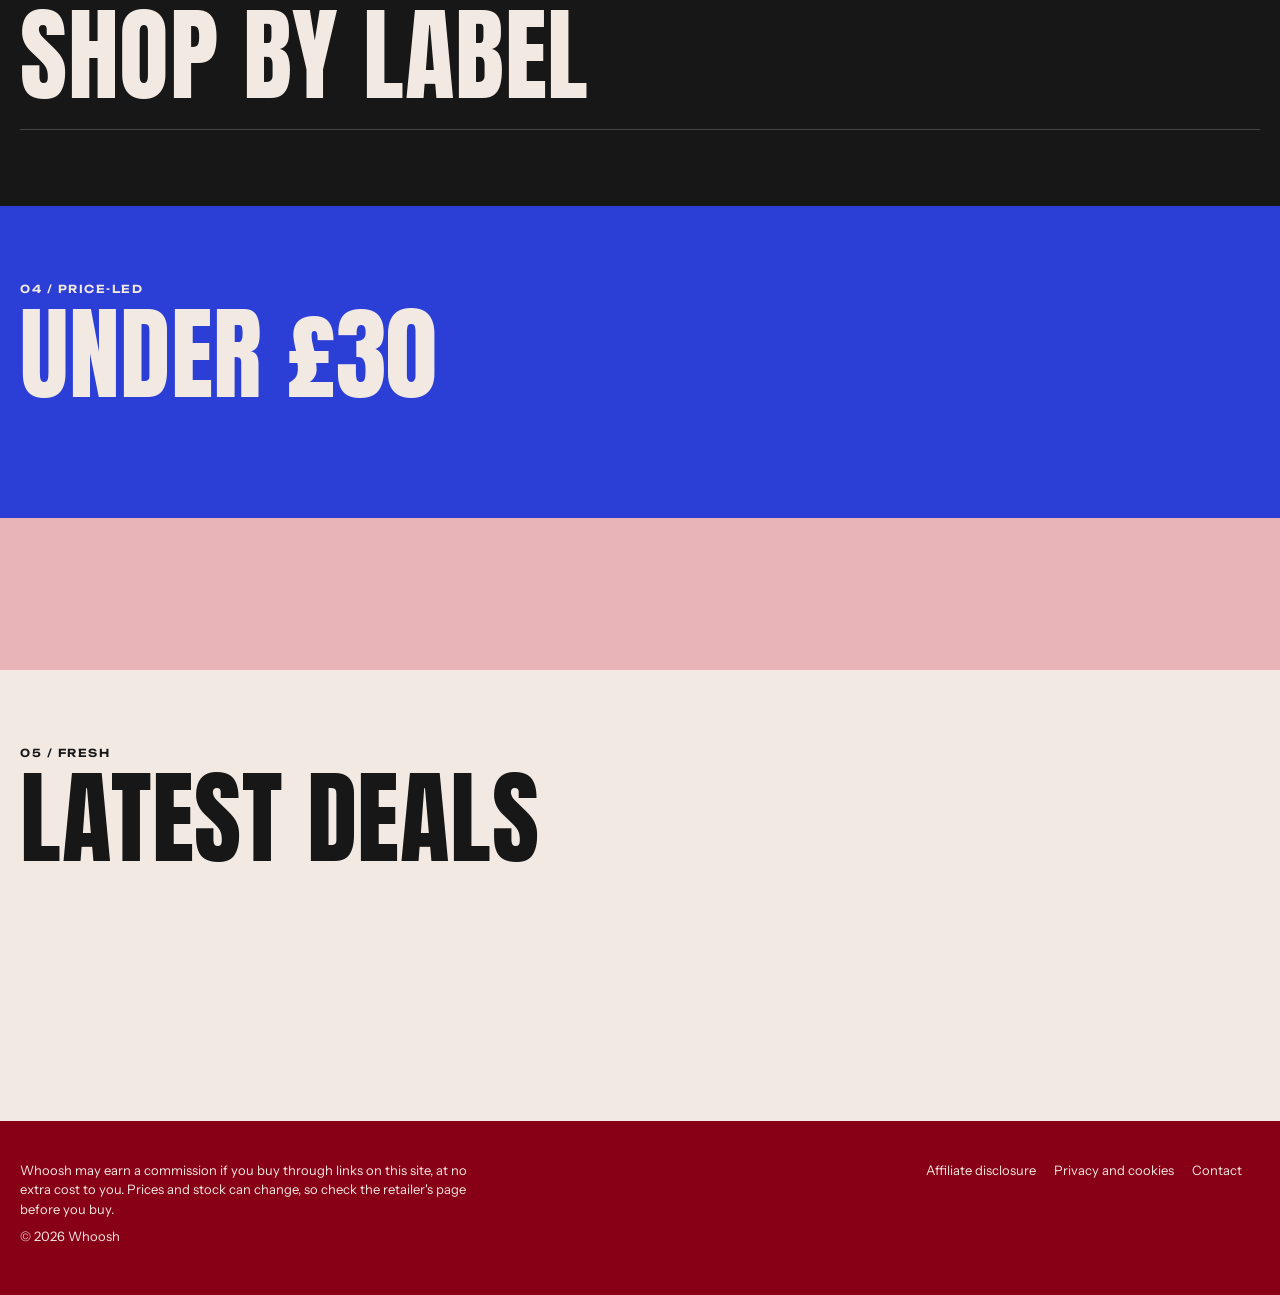
==== commit bcefac50: "Add files via upload" ====
--- a/index.html
+++ b/index.html
@@ -1,4 +1,13 @@
-<!DOCTYPE html><html lang="en-GB"><head><meta charset="utf-8"><meta name="viewport" content="width=device-width, initial-scale=1, viewport-fit=cover"><title>Whoosh | Clothes you actually want, for less</title><meta name="description" content="Real discounts on UK clothing, checked against the price before the drop and ranked best first."><meta name="theme-color" content="#880015"><link rel="icon" href="favicon.png"><link rel="apple-touch-icon" href="apple-touch-icon.png"><link rel="manifest" href="site.webmanifest"><link href="https://fonts.googleapis.com/css2?family=Instrument+Sans:wght@400;500;600;700&family=Unbounded:wght@500;600;700&display=swap" rel="stylesheet"><link rel="stylesheet" href="style.css"></head><body>
+<!DOCTYPE html><html lang="en-GB"><head><meta charset="utf-8"><meta name="viewport" content="width=device-width, initial-scale=1, viewport-fit=cover"><title>Whoosh | Great clothes, not full price</title><meta name="description" content="Real discounts on UK clothing, checked against the price before the drop and ranked best first."><meta name="theme-color" content="#880015"><link rel="icon" href="favicon.png"><link rel="apple-touch-icon" href="apple-touch-icon.png"><link rel="manifest" href="site.webmanifest"><link href="https://fonts.googleapis.com/css2?family=Anton&family=Instrument+Sans:wght@400;500;600;700&family=Pirata+One&family=Unbounded:wght@600;700&display=swap" rel="stylesheet"><link rel="stylesheet" href="style.css"></head><body>
 <header class="top"><div class="w"><a class="logo" href="index.html" aria-label="Whoosh home">wh<img src="logo-button.png" alt="">&#8203;<img src="logo-button.png" alt="">sh</a><nav><a href="index.html">Deals</a><a href="about.html">About</a><a href="contact.html">Contact</a></nav></div></header>
-<section class="hero"><div class="w"><div class="hero-t"><p class="eyebrow">Today's edit</p><h1>Clothes you actually want, for less.</h1><p class="lede">Real discounts only. We check what things cost before the drop, then put the good ones first.</p></div><img class="hero-btn" src="logo-button.png" alt=""></div></section>
-<main><div class="w"><div id="pick"></div><h2 class="sh">Today's drops</h2><div class="tools"><div class="brands" id="brands" role="group" aria-label="Brand"></div><label>Category<select id="cat"></select></label><label>Sort<select id="sort"><option value="score">Best deals</option><option value="discount">Biggest discount</option><option value="newest">Newest drops</option></select></label></div><p class="count"><span id="count"></span> &middot; sample products while we connect live retailer data</p><p class="key">Every deal is rated in button holes. Four holes is a find. <a href="about.html#scale">How it works</a></p><div class="grid" id="grid"></div><section id="looks"></section></div></main><footer><div class="w"><div><p>Whoosh may earn a commission if you buy through links on this site, at no extra cost to you. Prices and stock can change, so check the retailer's page before you buy.</p><p>&copy; <span id="y"></span> Whoosh</p></div><div><a href="disclosure.html">Affiliate disclosure</a><a href="privacy.html">Privacy and cookies</a><a href="contact.html">Contact</a></div></div></footer><script>document.getElementById("y").textContent=new Date().getFullYear()</script><script src="data.js"></script><script src="app.js"></script></body></html>+<section class="hero2" aria-label="Whoosh"><div class="blk"></div><div class="dot"></div><img class="bigbtn" src="logo-button.png" alt=""><div class="topl"><span>Whoosh / Issue 01</span><span>Autumn &ndash; Winter</span><span>Real discounts only</span></div><p class="vt">Four holes means a find</p><div class="frame" id="frame"></div><h1 class="mega"><span class="l1">Great clothes,</span><span class="l2">not</span><span class="l3">full price.</span></h1><a class="cta" href="#deals"><svg viewBox="0 0 22 22" aria-hidden="true"><circle cx="11" cy="11" r="10.5" fill="#880015"/><circle cx="11" cy="6" r="2.1" fill="#F2E9E3"/><circle cx="6" cy="11" r="2.1" fill="#F2E9E3"/><circle cx="16" cy="11" r="2.1" fill="#F2E9E3"/><circle cx="11" cy="16" r="2.1" fill="#F2E9E3"/></svg>Explore the deals</a></section>
+<div class="mq" aria-hidden="true"><div class="mqi" id="mq"></div></div>
+<section class="sec pick" id="pick"></section>
+<section class="sec" id="deals"><div class="w"><p class="num">02 / Trending</p><h2 class="sh">Today's drops</h2><div class="tools"><div class="brands" id="brands" role="group" aria-label="Brand"></div><button class="chip" id="svb" aria-pressed="false">Saved (0)</button><label>Category<select id="cat"></select></label><label>Sort<select id="sort"><option value="score">Best deals</option><option value="discount">Biggest discount</option><option value="newest">Newest drops</option></select></label></div><p class="count"><span id="count"></span> &middot; sample products while we connect live retailer data</p><p class="key">Every deal is rated in button holes. Four holes is a find. <a href="about.html#scale">How it works</a></p><div class="grid" id="grid"></div></div></section>
+<section class="sec brs"><div class="w"><p class="num">03 / Brands</p><h2 class="sh">Shop by label</h2><div class="bl" id="bl"></div></div></section>
+<section class="sec u30" id="u30"><div class="w"><p class="num">04 / Price-led</p><h2 class="sh">Under &pound;30</h2><div class="row" id="u30l"></div></div></section>
+<section class="sec coll" id="coll"><div class="w cg" id="collc"></div></section>
+<section class="sec"><div class="w"><p class="num">05 / Fresh</p><h2 class="sh">Latest deals</h2><div class="grid" id="latest"></div></div></section>
+<section class="sec" id="looks"></section>
+<footer><div class="w"><div><p>Whoosh may earn a commission if you buy through links on this site, at no extra cost to you. Prices and stock can change, so check the retailer's page before you buy.</p><p>&copy; <span id="y"></span> Whoosh</p></div><div><a href="disclosure.html">Affiliate disclosure</a><a href="privacy.html">Privacy and cookies</a><a href="contact.html">Contact</a></div></div></footer>
+<script>document.getElementById("y").textContent=new Date().getFullYear()</script><script src="data.js"></script><script src="app.js"></script></body></html>
--- a/style.css
+++ b/style.css
@@ -1,62 +1,96 @@
-:root{--bg:#f7f4ef;--ink:#141414;--grey:#75716b;--line:#e3ded5;--tile:#ebe6dd;--wine:#880015;--head:"Unbounded","Arial Black",sans-serif;--body:"Instrument Sans",system-ui,sans-serif;color-scheme:light}
+:root{--wine:#880015;--cream:#F2E9E3;--ink:#171717;--red:#E4231B;--pink:#E8B4B8;--orange:#E58A3C;--cobalt:#2B3FD6;--bg:#F2E9E3;--grey:#6b645e;--line:#d8cbc1;--tile:#E4D8CC;--head:"Unbounded","Arial Black",sans-serif;--disp:"Anton",Impact,"Arial Narrow",sans-serif;--goth:"Pirata One","Old English Text MT",Georgia,serif;--body:"Instrument Sans",system-ui,sans-serif;color-scheme:light}
 *{box-sizing:border-box}
 body{margin:0;background:var(--bg);color:var(--ink);font:400 15px/1.5 var(--body);-webkit-font-smoothing:antialiased}
-.w{max-width:1180px;margin:0 auto;padding:0 20px}
-a{color:inherit}a:focus-visible,button:focus-visible,select:focus-visible{outline:2px solid var(--wine);outline-offset:3px}
-.top{padding:calc(env(safe-area-inset-top,0px) + 18px) 0 18px;border-bottom:1px solid var(--line)}
+.w{max-width:1280px;margin:0 auto;padding:0 20px}
+a{color:inherit}a:focus-visible,button:focus-visible,select:focus-visible{outline:3px solid var(--orange);outline-offset:3px}
+.top{padding:calc(env(safe-area-inset-top,0px) + 16px) 0 16px;border-bottom:1px solid var(--ink);background:var(--cream);position:relative;z-index:10}
 .top .w{display:flex;align-items:center;justify-content:space-between}
 .logo{font:700 27px/1 var(--head);letter-spacing:-.05em;color:var(--wine);text-decoration:none;white-space:nowrap}
-.logo img{display:inline-block;height:.64em;width:.64em;vertical-align:-.02em;margin:0 .03em}
-nav a{font-size:12px;letter-spacing:.1em;text-transform:uppercase;text-decoration:none;margin-left:26px}
-nav a:hover{color:var(--wine)}
-.hero{position:relative;overflow:hidden;border-bottom:1px solid var(--line)}
-.hero .w{padding-top:64px;padding-bottom:72px;position:relative}
-.hero-t{position:relative;z-index:1;max-width:620px}
-.eyebrow{font-size:12px;letter-spacing:.12em;text-transform:uppercase;color:var(--wine);margin:0 0 16px;font-weight:600}
-h1{font:700 clamp(30px,5.4vw,60px)/1.04 var(--head);letter-spacing:-.035em;margin:0 0 18px}
-.lede{font-size:17px;color:var(--grey);max-width:44ch;margin:0}
-.hero-btn{position:absolute;right:-70px;top:50%;width:clamp(240px,36vw,430px);transform:translateY(-50%) rotate(-8deg)}
-main{padding-bottom:64px}
-.tools{display:flex;flex-wrap:wrap;gap:14px 28px;align-items:center;padding:22px 0 8px}
+.logo img{display:inline-block;height:.64em;width:.64em;vertical-align:-.02em;margin:0 .03em;transition:transform .6s}.logo:hover img{transform:rotate(180deg)}
+nav a{font:600 11px var(--head);letter-spacing:.12em;text-transform:uppercase;text-decoration:none;margin-left:26px;padding-bottom:3px;background:linear-gradient(var(--wine),var(--wine)) 0 100%/0 2px no-repeat;transition:background-size .25s}
+nav a:hover{background-size:100% 2px}
+.eyebrow{font:600 11px var(--head);letter-spacing:.14em;text-transform:uppercase;margin:0 0 14px}
+h1{font:700 clamp(28px,4.4vw,44px)/1.05 var(--head);letter-spacing:-.03em;margin:0 0 16px}
+.lede{font-size:17px;color:var(--grey);max-width:44ch;margin:0}.mute{color:var(--grey)}
+.txt{max-width:62ch;padding:48px 20px 64px}.txt h2{font:600 17px var(--head);letter-spacing:-.02em;margin:34px 0 6px}.txt a{color:var(--wine)}
+/* hero */
+.hero2{position:relative;background:var(--wine);color:var(--cream);overflow:hidden;min-height:clamp(580px,90svh,900px)}
+.hero2>*{position:absolute}
+.blk{right:0;top:0;bottom:0;width:30%;background:var(--red)}
+.dot{left:13vw;top:34%;width:20vw;aspect-ratio:1;border-radius:50%;background:var(--cobalt)}
+.bigbtn{right:-9vw;bottom:-13vw;width:48vw;filter:brightness(0);transform:rotate(-14deg);animation:spin 40s linear infinite}
+@keyframes spin{to{transform:rotate(346deg)}}
+.topl{top:18px;left:clamp(20px,3vw,48px);right:20px;display:flex;justify-content:space-between;font:600 10.5px var(--head);letter-spacing:.14em;text-transform:uppercase;z-index:4}
+.vt{left:10px;top:50%;writing-mode:vertical-rl;transform:rotate(180deg) translateY(50%);font:600 10px var(--head);letter-spacing:.2em;text-transform:uppercase;margin:0;z-index:4}
+.mega{position:relative;margin:0;padding:84px 20px 0 clamp(28px,4vw,64px);z-index:3;font:400 1em/1 var(--disp);text-transform:uppercase;letter-spacing:0}
+.mega span{display:block}
+.l1,.l3{font:400 clamp(46px,11.6vw,186px)/.88 var(--disp)}
+.l3{color:transparent;-webkit-text-stroke:2px var(--cream);transition:color .3s}.mega:hover .l3{color:var(--cream)}
+.l2{font:400 clamp(80px,16vw,260px)/.6 var(--goth);text-transform:lowercase;color:var(--pink);margin:.05em 0 .02em 17vw;transform:rotate(-5deg)}
+.frame{right:7vw;top:15%;width:clamp(150px,21vw,320px);aspect-ratio:3/4;transform:rotate(4deg);z-index:2;outline:3px solid var(--cream);background:var(--pink)}
+.frame .fi{position:absolute;inset:0;display:flex}.frame img{width:100%;height:100%;object-fit:cover;display:block}
+.stk{position:absolute;left:-26px;bottom:22px;width:clamp(86px,9vw,128px);aspect-ratio:1;border-radius:50%;background:var(--orange);color:var(--ink);display:grid;place-content:center;text-align:center;transform:rotate(-10deg);font:600 8px/1.3 var(--head);letter-spacing:.06em;text-transform:uppercase;padding:6px}
+.stk b{font:400 clamp(26px,3.2vw,44px)/1 var(--disp)}
+.cta{left:clamp(20px,3vw,48px);bottom:30px;width:132px;aspect-ratio:1;border-radius:50%;background:var(--cream);color:var(--ink);text-decoration:none;display:grid;place-content:center;justify-items:center;gap:6px;text-align:center;font:600 10px/1.25 var(--head);letter-spacing:.08em;text-transform:uppercase;z-index:5;transition:transform .35s,background .2s}
+.cta:hover{transform:rotate(-12deg) scale(1.06);background:var(--pink)}.cta svg{width:26px}
+.mq{background:var(--red);color:var(--cream);border-block:2px solid var(--ink);overflow:hidden;white-space:nowrap;font:400 22px/1 var(--disp);text-transform:uppercase;padding:12px 0}
+.mqi{display:inline-block;animation:mq 38s linear infinite}.mqi i{font-style:normal;margin:0 22px;color:var(--pink)}
+@keyframes mq{to{transform:translateX(-50%)}}
+/* sections */
+.sec{padding:76px 0}
+.sh{font:400 clamp(44px,8vw,112px)/.9 var(--disp);text-transform:uppercase;margin:0 0 28px;letter-spacing:.005em}
+.num{font:600 11px var(--head);letter-spacing:.14em;text-transform:uppercase;margin:0 0 12px}
+.pick{background:var(--cream)}
+.pick-a{display:grid;grid-template-columns:minmax(0,380px) 1fr;gap:48px;align-items:center;text-decoration:none}
+.pick-a .img{transform:rotate(-2.5deg);transition:transform .4s}.pick-a:hover .img{transform:rotate(0)}
+.pick-t h2{font:400 clamp(40px,6vw,84px)/.92 var(--disp);text-transform:uppercase;margin:0 0 18px}
+.pnote{font:400 clamp(26px,3.4vw,44px)/1.05 var(--goth);max-width:22ch;margin:0 0 10px;color:var(--wine)}
+.by{font:600 10.5px var(--head);letter-spacing:.12em;text-transform:uppercase;margin:0 0 16px}
+.tools{display:flex;flex-wrap:wrap;gap:14px 26px;align-items:center;padding:6px 0 10px;border-top:2px solid var(--ink);padding-top:16px}
 .brands{display:flex;flex-wrap:wrap;gap:6px 22px;flex:1}
-.brands button{background:none;border:0;border-bottom:2px solid transparent;padding:4px 0;font:500 14px var(--body);color:var(--grey);cursor:pointer}
-.brands button[aria-pressed=true]{color:var(--ink);border-color:var(--wine)}
-.brands button:hover{color:var(--ink)}
-.tools label{font-size:13px;color:var(--grey)}
-.tools select{font:500 14px var(--body);color:var(--ink);background:none;border:0;border-bottom:1px solid var(--ink);padding:3px 2px;margin-left:6px;border-radius:0}
-.count{font-size:13px;color:var(--grey);margin:6px 0 20px}
-.grid{display:grid;grid-template-columns:repeat(auto-fill,minmax(220px,1fr));gap:36px 20px}
-.card a{text-decoration:none;display:block}
-.img{position:relative;aspect-ratio:4/5;background:var(--tile);overflow:hidden}
+.brands button{background:none;border:0;border-bottom:3px solid transparent;padding:4px 0;font:600 12px var(--head);letter-spacing:.06em;text-transform:uppercase;color:var(--grey);cursor:pointer}
+.brands button[aria-pressed=true]{color:var(--ink);border-color:var(--wine)}.brands button:hover{color:var(--ink)}
+.tools label{font:600 11px var(--head);letter-spacing:.08em;text-transform:uppercase}
+.tools select{font:500 14px var(--body);color:var(--ink);background:none;border:0;border-bottom:2px solid var(--ink);padding:3px 2px;margin-left:6px;border-radius:0;text-transform:none;letter-spacing:0}
+.chip{border:2px solid var(--ink);background:none;color:var(--ink);padding:6px 14px;font:600 11px var(--head);letter-spacing:.08em;text-transform:uppercase;cursor:pointer;border-radius:99px}.chip[aria-pressed=true]{background:var(--ink);color:var(--cream)}
+.count{font-size:13px;color:var(--grey);margin:12px 0 4px}.key{font-size:13px;margin:0 0 24px}.key a{color:var(--wine)}
+.grid{display:grid;grid-template-columns:repeat(auto-fill,minmax(220px,1fr));gap:40px 20px}
+.card{position:relative}.card .cl{text-decoration:none;display:block}
+.img{position:relative;aspect-ratio:4/5;overflow:hidden;background:var(--tile)}
 .img img{width:100%;height:100%;object-fit:cover;display:block;transition:transform .5s}
-.card a:hover .img img{transform:scale(1.03)}
-.card a:hover .nm{text-decoration:underline}
-.off{position:absolute;top:12px;left:12px;background:var(--wine);color:#fff;font:700 12px/1 var(--head);padding:7px 8px}
+.card .cl:hover .img img{transform:scale(1.06)}.card .cl:hover .nm{text-decoration:underline}
+.off{position:absolute;top:0;left:0;background:var(--wine);color:var(--cream);font:700 13px/1 var(--head);padding:9px 10px}
+.sv{position:absolute;top:10px;right:10px;z-index:2;width:36px;height:36px;border-radius:50%;border:0;background:var(--cream);cursor:pointer;display:grid;place-items:center;transition:transform .2s}
+.sv svg{width:18px;fill:none;stroke:var(--ink);stroke-width:2}.sv:hover{transform:scale(1.12)}
+.sv[aria-pressed=true]{background:var(--wine)}.sv[aria-pressed=true] svg{fill:var(--cream);stroke:var(--cream);animation:pop .3s}
+@keyframes pop{50%{transform:scale(1.35)}}
 .meta{padding-top:12px}
-.br{font-size:12px;letter-spacing:.08em;text-transform:uppercase;color:var(--grey)}
-.nm{display:block;font-weight:500;margin:2px 0 6px}
-.pr{font-weight:700;font-size:17px}.pr s{font-weight:400;color:var(--grey);font-size:14px;margin:0 8px 0 8px}.pr em{font-style:normal;font-size:13px;color:var(--wine);font-weight:600}
-.tg{font-size:12.5px;color:var(--grey);margin-top:2px;min-height:1.5em}
-.sc{margin-top:10px;font-size:12px;color:var(--grey)}.sc b{color:var(--ink)}
-.sc i{display:block;height:2px;background:var(--line);margin-top:5px}.sc i u{display:block;height:100%;background:var(--wine)}
-.mute{color:var(--grey)}
-.txt{max-width:62ch;padding-top:48px}.txt h1{font-size:clamp(28px,4.4vw,44px)}.txt h2{font:600 17px var(--head);letter-spacing:-.02em;margin:34px 0 6px}.txt a{color:var(--wine)}
-footer{border-top:1px solid var(--line);padding:28px 0 calc(env(safe-area-inset-bottom,0px) + 36px);font-size:13px;color:var(--grey)}
+.br{font:600 10.5px var(--head);letter-spacing:.1em;text-transform:uppercase;color:var(--grey)}
+.nm{display:block;font-weight:600;margin:3px 0 6px}
+.pr{font-weight:700;font-size:18px}.pr s{font-weight:400;color:var(--grey);font-size:14px;margin:0 8px}.pr em{font-style:normal;font-size:13px;color:var(--wine);font-weight:700}
+.pc{display:block;font-size:12.5px;color:var(--grey);margin-top:4px}.pc.ok{color:var(--wine);font-weight:700}
+.tg{font-size:12.5px;color:var(--grey);margin-top:2px;min-height:1.5em}.nt{font-size:13px;font-style:italic;margin:6px 0 0}
+.sc{display:flex;align-items:center;gap:8px;margin-top:10px;font-size:12px;color:var(--grey)}.sc b{color:var(--ink)}.holes{flex:none}
+.big .pr{font:400 54px/1 var(--disp)}.big .pr s{font:400 18px var(--body)}
+/* brands */
+.brs{background:var(--ink);color:var(--cream)}
+.bl{display:grid;border-top:1px solid #444}
+.bb{display:flex;justify-content:space-between;align-items:baseline;gap:20px;background:none;border:0;border-bottom:1px solid #444;color:var(--cream);padding:6px 0;cursor:pointer;text-align:left;font:inherit;transition:background .25s,padding .25s}
+.bn{font:400 clamp(48px,11vw,168px)/1 var(--disp);text-transform:uppercase;color:transparent;-webkit-text-stroke:2px var(--cream);transition:color .25s}
+.bi{font:600 10.5px var(--head);letter-spacing:.1em;text-transform:uppercase;text-align:right;color:var(--pink)}
+.bb:hover,.bb:focus-visible{background:var(--wine);padding-left:16px;padding-right:16px}.bb:hover .bn{color:var(--cream)}
+/* under 30 */
+.u30{background:var(--cobalt);color:var(--cream)}.u30 .pr s,.u30 .br,.u30 .pc,.u30 .tg{color:#cbd2fa}.u30 .pr em,.u30 .pc.ok{color:var(--cream)}
+.row{display:flex;gap:20px;overflow-x:auto;padding-bottom:14px;scroll-snap-type:x mandatory}.row .card{flex:0 0 min(260px,70vw);scroll-snap-align:start}
+/* collection */
+.coll{background:var(--pink)}
+.cg{display:grid;grid-template-columns:1fr 1fr;gap:32px;align-items:start}
+.ct{font:400 clamp(70px,13vw,200px)/.8 var(--goth);color:var(--wine);margin:0 0 20px}
+.cimg{aspect-ratio:4/5;background:var(--cream);transform:rotate(2deg)}.cimg img{width:100%;height:100%;object-fit:cover;display:block}
+.cp{display:grid;grid-template-columns:repeat(auto-fill,minmax(150px,1fr));gap:20px 14px;margin-top:20px}
+.lgrid{display:grid;grid-template-columns:repeat(auto-fill,minmax(200px,1fr));gap:20px 14px}.lgrid figure{margin:0}.lgrid img{width:100%;aspect-ratio:3/4;object-fit:cover;display:block;background:var(--tile)}.lgrid figcaption{font-size:13px;margin-top:8px}.lgrid a{color:var(--wine)}
+footer{background:var(--wine);color:var(--cream);padding:40px 0 calc(env(safe-area-inset-bottom,0px) + 40px);font-size:13px}
 footer .w{display:flex;flex-wrap:wrap;gap:16px 40px;justify-content:space-between}
-footer p{margin:0 0 8px;max-width:52ch}footer a{margin-right:18px;text-decoration:none}footer a:hover{color:var(--wine)}
-@media (max-width:640px){.hero .w{padding-top:40px;padding-bottom:40px}.hero-btn{position:static;transform:rotate(-8deg);width:120px;margin-top:28px}.grid{grid-template-columns:repeat(2,1fr);gap:28px 12px}nav a{margin-left:16px}.logo{font-size:23px}}
-@media (prefers-reduced-motion:reduce){.img img{transition:none}}
-.logo img{transition:transform .6s}.logo:hover img{transform:rotate(180deg)}
-.sh{font:700 clamp(22px,3vw,30px)/1.1 var(--head);letter-spacing:-.03em;margin:44px 0 18px}
-.pick-a{display:grid;grid-template-columns:minmax(0,320px) 1fr;gap:32px;align-items:center;text-decoration:none;margin-top:40px;padding-bottom:40px;border-bottom:1px solid var(--line)}
-.pick-t h2{font:700 clamp(22px,3vw,32px)/1.1 var(--head);letter-spacing:-.03em;margin:0 0 14px}
-.pnote{font-size:18px;max-width:40ch;margin:0 0 6px}.by{font-size:13px;color:var(--grey);margin:0 0 14px}
-.pc{display:block;font-size:12.5px;color:var(--grey);margin-top:4px}.pc.ok{color:var(--wine);font-weight:600}
-.nt{font-size:13px;font-style:italic;margin:6px 0 0}
-.sc{display:flex;align-items:center;gap:8px;margin-top:10px;font-size:12px;color:var(--grey)}.sc b{color:var(--ink)}.holes{flex:none}
-.key{font-size:13px;color:var(--grey);margin:-14px 0 22px}
-.lgrid{display:grid;grid-template-columns:repeat(auto-fill,minmax(200px,1fr));gap:20px 14px}
-.lgrid figure{margin:0}.lgrid img{width:100%;aspect-ratio:3/4;object-fit:cover;display:block;background:var(--tile)}
-.lgrid figcaption{font-size:13px;margin-top:8px}.lgrid a{color:var(--wine)}
-@media (max-width:640px){.pick-a{grid-template-columns:1fr;gap:16px}}
-@media (prefers-reduced-motion:reduce){.logo img{transition:none}}
+footer p{margin:0 0 8px;max-width:52ch}footer a{margin-right:18px;text-decoration:none}footer a:hover{color:var(--pink)}
+@media (max-width:760px){.sec{padding:52px 0}.hero2{min-height:640px}.dot{left:48vw;top:40%;width:34vw}.bigbtn{width:84vw;right:-26vw;bottom:-22vw}.blk{width:36%}.frame{right:5vw;top:auto;bottom:70px;width:38vw}.mega{padding-top:70px}.l2{margin-left:8vw}.vt{display:none}.topl span:nth-child(2){display:none}.cta{width:110px;bottom:24px;font-size:9px}.pick-a,.cg{grid-template-columns:1fr;gap:24px}.grid{grid-template-columns:repeat(2,1fr);gap:28px 12px}nav a{margin-left:14px}.logo{font-size:23px}.big .pr{font-size:42px}}
+@media (prefers-reduced-motion:reduce){*{animation:none!important;transition:none!important}.mq{overflow-x:auto}}
